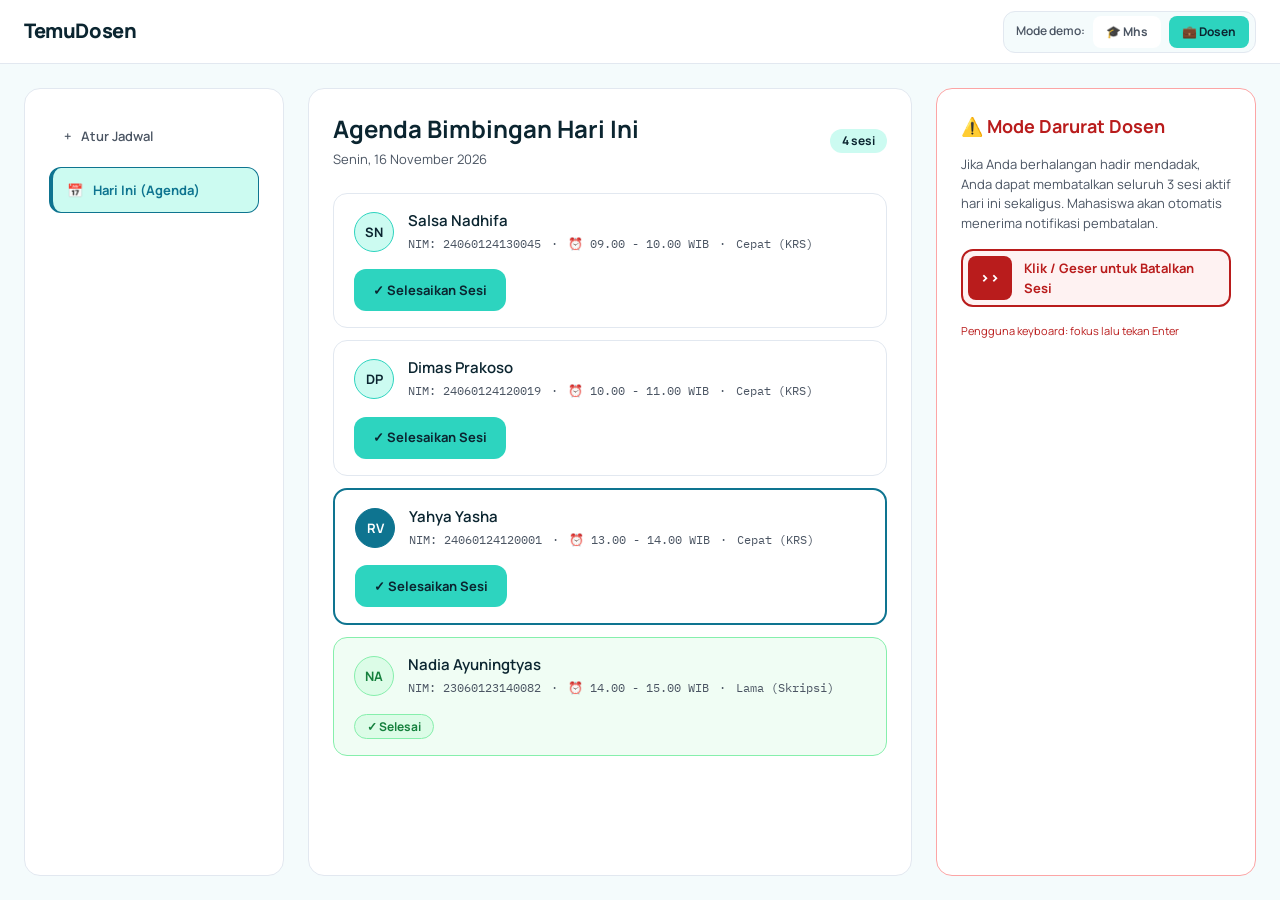
==== agenda.html @ 5d3fb0df "Upload awal front-end TemuDosen" ====
<!DOCTYPE html>
<html lang="id">
<head>
  <meta charset="UTF-8">
  <meta name="viewport" content="width=device-width, initial-scale=1.0">
  <title>TemuDosen — Agenda &amp; Mode Darurat Dosen</title>
  <!-- Google Fonts: Manrope & IBM Plex Mono -->
  <link rel="preconnect" href="https://fonts.googleapis.com">
  <link rel="preconnect" href="https://fonts.gstatic.com" crossorigin>
  <link href="https://fonts.googleapis.com/css2?family=IBM+Plex+Mono:wght@400;500;600;700&family=Manrope:wght@400;500;600;700;800&display=swap" rel="stylesheet">
  <!-- Bootstrap 5 CSS untuk membantu styling tombol dan utilitas -->
  <link href="https://cdn.jsdelivr.net/npm/bootstrap@5.3.3/dist/css/bootstrap.min.css" rel="stylesheet">
  <!-- Stylesheet Utama TemuDosen -->
  <link rel="stylesheet" href="css/style.css">
</head>
<body data-page="agenda">
  <!-- ==================== TOP NAVBAR ==================== -->
  <header class="topbar">
    <div class="topbar-inner">
      <a href="atur-jadwal.html" class="brand">
        <span class="brand-name">TemuDosen</span>
      </a>

      <!-- Pengalih Mode Demo antar Halaman Mahasiswa & Dosen -->
      <div class="mode-switcher" aria-label="Pengalih Mode Demo">
        <span class="mode-switcher-label">Mode demo:</span>
        <a href="index.html" class="btn btn-sm mode-btn">🎓 Mhs</a>
        <a href="atur-jadwal.html" class="btn btn-sm mode-btn is-active" aria-current="page">💼 Dosen</a>
      </div>
    </div>
  </header>

  <!-- ==================== LAYOUT 3 ZONA ==================== -->
  <div class="app-layout">
    <!-- ZONA 1: SIDEBAR KIRI DOSEN -->
    <nav class="sidebar" aria-label="Menu Navigasi Dosen">
      <ul class="nav-menu">
        <li>
          <a href="atur-jadwal.html" class="nav-item">
            <span>+</span>
            <span>Atur Jadwal</span>
          </a>
        </li>
        <li>
          <a href="agenda.html" class="nav-item is-active" aria-current="page">
            <span>📅</span>
            <span>Hari Ini (Agenda)</span>
          </a>
        </li>
      </ul>
    </nav>

    <!-- ZONA 2: KONTEN UTAMA (LAYAR 5 — AGENDA HARI INI) -->
    <main class="main-content">
      <div class="page-header-row">
        <div>
          <h1 class="page-title">Agenda Bimbingan Hari Ini</h1>
          <p class="page-subtitle">Senin, 16 November 2026</p>
        </div>
        <span id="agendaCountBadge" class="badge badge-mint">4 sesi</span>
      </div>

      <!-- Daftar Kartu Antrean Mahasiswa -->
      <section id="agendaList" class="agenda-list" aria-label="Antrean Bimbingan Hari Ini">
        <!-- Mahasiswa 1 -->
        <article class="agenda-card">
          <div class="agenda-student">
            <div class="avatar" aria-hidden="true">SN</div>
            <div>
              <h2 class="card-title">Salsa Nadhifa</h2>
              <div class="agenda-meta mono">
                <span>NIM: 24060124130045</span>
                <span>·</span>
                <span>⏰ 09.00 - 10.00 WIB</span>
                <span>·</span>
                <span>Cepat (KRS)</span>
              </div>
            </div>
          </div>
          <button type="button" class="btn btn-primary">✓ Selesaikan Sesi</button>
        </article>

        <!-- Mahasiswa 2 -->
        <article class="agenda-card">
          <div class="agenda-student">
            <div class="avatar" aria-hidden="true">DP</div>
            <div>
              <h2 class="card-title">Dimas Prakoso</h2>
              <div class="agenda-meta mono">
                <span>NIM: 24060124120019</span>
                <span>·</span>
                <span>⏰ 10.00 - 11.00 WIB</span>
                <span>·</span>
                <span>Cepat (KRS)</span>
              </div>
            </div>
          </div>
          <button type="button" class="btn btn-primary">✓ Selesaikan Sesi</button>
        </article>

        <!-- Mahasiswa 3 (Yahya Yasha — disorot cyan) -->
        <article class="agenda-card is-highlighted">
          <div class="agenda-student">
            <div class="avatar avatar-accent" aria-hidden="true">RV</div>
            <div>
              <h2 class="card-title">Yahya Yasha</h2>
              <div class="agenda-meta mono">
                <span>NIM: 24060124120001</span>
                <span>·</span>
                <span>⏰ 13.00 - 14.00 WIB</span>
                <span>·</span>
                <span>Cepat (KRS)</span>
              </div>
            </div>
          </div>
          <button type="button" class="btn btn-primary">✓ Selesaikan Sesi</button>
        </article>

        <!-- Mahasiswa 4 (Sudah Selesai) -->
        <article class="agenda-card is-done">
          <div class="agenda-student">
            <div class="avatar avatar-success" aria-hidden="true">NA</div>
            <div>
              <h2 class="card-title">Nadia Ayuningtyas</h2>
              <div class="agenda-meta mono">
                <span>NIM: 23060123140082</span>
                <span>·</span>
                <span>⏰ 14.00 - 15.00 WIB</span>
                <span>·</span>
                <span>Lama (Skripsi)</span>
              </div>
            </div>
          </div>
          <span class="badge badge-success">✓ Selesai</span>
        </article>
      </section>
    </main>

    <!-- ZONA 3: PANEL KANAN (ISOLASI MODE DARURAT DOSEN) -->
    <aside class="aside-panel is-emergency-zone" aria-label="Mode Darurat Dosen">
      <h2 class="emergency-heading">⚠️ Mode Darurat Dosen</h2>

      <p id="emergencyDesc" class="emergency-desc">
        Jika Anda berhalangan hadir mendadak, Anda dapat membatalkan seluruh 3 sesi aktif hari ini sekaligus. Mahasiswa akan otomatis menerima notifikasi pembatalan.
      </p>

      <!-- Tombol Pemicu Mode Darurat -->
      <button type="button" id="btnOpenEmergencyModal" class="emergency-trigger">
        <span class="emergency-knob" aria-hidden="true">&gt;&gt;</span>
        <span class="emergency-trigger-text">Klik / Geser untuk Batalkan Sesi</span>
      </button>

      <p class="emergency-hint">Pengguna keyboard: fokus lalu tekan Enter</p>

      <!-- Tombol Pemulihan Demo (tampil otomatis jika semua sesi dibatalkan) -->
      <button type="button" id="btnRestoreDemo" class="btn btn-outline-secondary btn-sm w-100 d-none">
        ↻ Pulihkan Data Demo
      </button>
    </aside>
  </div>

  <!-- ==================== MODAL KONFIRMASI DESTRUKTIF ==================== -->
  <div id="emergencyModal" class="modal-backdrop" role="dialog" aria-modal="true" aria-labelledby="emergencyModalTitle" aria-hidden="true">
    <div class="modal-dialog">
      <div class="modal-header">
        <h2 id="emergencyModalTitle" class="modal-title">⚠️ Batalkan Seluruh Sesi Aktif?</h2>
        <button type="button" id="btnCloseModal" class="modal-close" aria-label="Tutup dialog">✕</button>
      </div>

      <div id="modalConsequence" class="modal-consequence">
        Anda akan membatalkan <strong>3 sesi aktif</strong> hari ini (Senin, 16 November 2026). Seluruh mahasiswa terdampak akan menerima notifikasi pembatalan darurat secara otomatis.
      </div>

      <div class="modal-actions">
        <button type="button" id="btnCancelModal" class="btn btn-outline-secondary">Batal</button>
        <button type="button" id="btnConfirmEmergency" class="btn btn-danger">Ya, Batalkan Semua</button>
      </div>
    </div>
  </div>

  <!-- Toast Umpan Balik Ringan -->
  <div id="toast" class="toast" role="status" aria-live="polite"></div>

  <script src="js/app.js"></script>
</body>
</html>
---- css/style.css ----
/* ==========================================================================
   TemuDosen — Stylesheet Utama (Hi-Fi Prototype)
   Acuan: Laporan Tahap 2 Bab 2 (Design System), Bab 3 (Atomic & FSM), Bab 4 (Hi-Fi)
   ========================================================================== */

/* 1. DESIGN TOKENS (:root) — Proporsi Warna 60-30-10, Spasi 8-Titik, Tipografi */
:root {
  /* 60% Surface & Background */
  --color-bg-canvas: #F4FBFC;
  --color-bg-surface: #FFFFFF;
  --color-surface-subtle: #F8FAFC;
  --color-surface-muted: #F1F5F9;

  /* 30% Structural, Border & Text (Lulus WCAG AAA di atas putih/panel) */
  --color-text-primary: #0B2530;
  --color-text-secondary: #4B5563;
  --color-text-muted: #6B7280;
  --color-border: #E2E8F0;
  --color-border-strong: #CBD5E1;

  /* 10% Primary Accent & Highlight */
  --color-action-primary: #2DD4BF;       /* Teks wajib #0B2530 (CR 8,54:1 AAA) */
  --color-action-primary-hover: #22BFA9;
  --color-accent-selected: #0E7490;      /* Teks wajib #FFFFFF (CR 5,36:1 AA) */
  --color-highlight-mint: #CCFBF1;
  --color-highlight-mint-soft: #E6FBF6;
  --color-highlight-cyan-soft: #E0F2FE;

  /* Warna Semantik Status (Lulus WCAG AA + Wajib Dual-Signifier) */
  --color-status-success: #15803D;
  --color-status-success-bg: #DCFCE7;
  --color-status-success-soft: #F0FDF4;
  --color-status-success-border: #86EFAC;

  --color-status-warning: #B45309;
  --color-status-warning-bg: #FEF3C7;

  --color-status-danger: #B91C1C;
  --color-status-danger-hover: #991B1B;
  --color-status-danger-bg: #FEF2F2;
  --color-status-danger-border: #FCA5A5;

  --color-category-skripsi-bg: #EDE9FE;
  --color-category-skripsi-text: #5B21B6;

  /* Tipografi */
  --font-sans: 'Manrope', -apple-system, BlinkMacSystemFont, sans-serif;
  --font-mono: 'IBM Plex Mono', monospace;

  /* Skala Spasi 8-Titik */
  --space-xs: 4px;
  --space-sm: 8px;
  --space-md: 16px;
  --space-lg: 24px;
  --space-xl: 32px;

  /* Radius & Ukuran Kontrol */
  --radius-sm: 8px;
  --radius-md: 12px;
  --radius-lg: 16px;
  --radius-pill: 999px;
  --control-height: 48px;

  /* Transisi Micro-interaction (Ambang Kognitif <= 100ms & 150-300ms) */
  --transition-fast: 100ms ease;
  --transition-base: 200ms ease;
}

/* 2. RESET & BASE TYPOGRAPHY (Kompatibel dengan Bootstrap 5 CSS) */
*,
*::before,
*::after {
  box-sizing: border-box;
}

h1, h2, h3, h4, h5, h6, p, ul, ol {
  margin: 0;
}

ul, ol {
  padding: 0;
}

body {
  font-family: var(--font-sans);
  font-size: 13px;
  line-height: 1.54;
  color: var(--color-text-primary);
  background-color: var(--color-bg-canvas);
  min-height: 100vh;
  -webkit-font-smoothing: antialiased;
}

a {
  color: inherit;
  text-decoration: none;
}

a:hover {
  color: inherit;
}

button,
input,
select {
  font-family: inherit;
  font-size: inherit;
  color: inherit;
}

.mono {
  font-family: var(--font-mono);
  font-variant-numeric: tabular-nums;
}

/* Hierarki Tipografi Modular (Bab 2.1) */
h1, .page-title {
  font-size: 24px;
  font-weight: 700;
  line-height: 32px;
  color: var(--color-text-primary);
}

h2, .section-title {
  font-size: 18px;
  font-weight: 600;
  line-height: 26px;
  color: var(--color-text-primary);
}

h3, .card-title {
  font-size: 15px;
  font-weight: 600;
  line-height: 22px;
  color: var(--color-text-primary);
}

.page-subtitle {
  font-size: 13px;
  color: var(--color-text-secondary);
  margin-top: var(--space-xs);
}

.caption {
  font-size: 11px;
  line-height: 16px;
  color: var(--color-text-muted);
}

.label-upper {
  display: block;
  font-size: 10px;
  font-weight: 700;
  line-height: 14px;
  letter-spacing: 0.05em;
  text-transform: uppercase;
  color: var(--color-text-muted);
}

/* 3. LAYOUT UTAMA (Top Navbar 64px + Grid 3 Zona Desktop 1440px) */
.topbar {
  position: sticky;
  top: 0;
  z-index: 50;
  height: 64px;
  background-color: var(--color-bg-surface);
  border-bottom: 1px solid var(--color-border);
}

.topbar-inner {
  max-width: 1440px;
  height: 100%;
  margin: 0 auto;
  padding: 0 var(--space-lg);
  display: flex;
  align-items: center;
  justify-content: space-between;
  gap: var(--space-md);
}

.brand {
  display: flex;
  align-items: center;
  gap: 10px;
}

.brand-name {
  font-size: 20px;
  font-weight: 800;
  letter-spacing: -0.02em;
  color: var(--color-text-primary);
}

.brand-badge {
  font-size: 10px;
  font-weight: 700;
  letter-spacing: 0.06em;
  padding: 4px 10px;
  border-radius: var(--radius-pill);
  background-color: var(--color-highlight-cyan-soft);
  color: var(--color-accent-selected);
}

.mode-switcher {
  display: flex;
  align-items: center;
  gap: var(--space-sm);
  background-color: var(--color-bg-canvas);
  border: 1px solid var(--color-border);
  border-radius: var(--radius-md);
  padding: 4px 6px 4px 12px;
}

.mode-switcher-label {
  font-size: 12px;
  font-weight: 600;
  color: var(--color-text-secondary);
}

.mode-btn {
  display: inline-flex;
  align-items: center;
  gap: 6px;
  min-height: 32px;
  padding: 5px 14px;
  border: 1px solid transparent;
  border-radius: var(--radius-sm);
  background-color: var(--color-bg-surface);
  font-size: 12px;
  font-weight: 600;
  color: var(--color-text-secondary);
  cursor: pointer;
  transition: background-color var(--transition-fast), color var(--transition-fast), transform var(--transition-fast);
}

.mode-btn:hover {
  color: var(--color-text-primary);
  background-color: var(--color-surface-subtle);
}

.mode-btn.is-active {
  background-color: var(--color-action-primary);
  color: var(--color-text-primary);
  font-weight: 700;
}

.mode-btn.is-active:hover {
  background-color: var(--color-action-primary-hover);
  color: var(--color-text-primary);
}

/* Grid 3 Zona: Sidebar Kiri (~260px) | Konten Utama (Fluid) | Panel Kanan (~320px) */
.app-layout {
  max-width: 1440px;
  margin: 0 auto;
  padding: var(--space-lg);
  display: grid;
  grid-template-columns: 260px minmax(0, 1fr) 320px;
  gap: var(--space-lg);
  align-items: start;
}

.sidebar,
.main-content,
.aside-panel {
  background-color: var(--color-bg-surface);
  border: 1px solid var(--color-border);
  border-radius: var(--radius-lg);
  padding: var(--space-lg);
}

.sidebar {
  display: flex;
  flex-direction: column;
  gap: var(--space-md);
  min-height: calc(100vh - 112px);
}

.main-content {
  display: flex;
  flex-direction: column;
  gap: var(--space-lg);
  min-height: calc(100vh - 112px);
}

.aside-panel {
  display: flex;
  flex-direction: column;
  gap: var(--space-md);
  min-height: calc(100vh - 112px);
}

/* Sidebar: Kartu Profil, Daftar Menu, & Boks Demo */
.profile-card {
  display: flex;
  align-items: center;
  gap: 12px;
  padding: 12px;
  border: 1px solid var(--color-border);
  border-radius: var(--radius-md);
  background-color: var(--color-bg-surface);
}

.avatar {
  width: 40px;
  height: 40px;
  flex-shrink: 0;
  border-radius: 50%;
  display: flex;
  align-items: center;
  justify-content: center;
  font-weight: 700;
  font-size: 13px;
  background-color: var(--color-highlight-mint);
  color: var(--color-text-primary);
  border: 1.5px solid var(--color-action-primary);
}

.avatar-lg {
  width: 48px;
  height: 48px;
  font-size: 15px;
}

.avatar-accent {
  background-color: var(--color-accent-selected);
  color: #FFFFFF;
  border-color: var(--color-accent-selected);
}

.avatar-success {
  background-color: var(--color-status-success-bg);
  color: var(--color-status-success);
  border-color: var(--color-status-success-border);
}

.profile-name {
  font-size: 14px;
  font-weight: 700;
  line-height: 1.3;
}

.nav-menu {
  display: flex;
  flex-direction: column;
  gap: var(--space-sm);
  list-style: none;
}

.nav-item {
  display: flex;
  align-items: center;
  gap: 10px;
  padding: 12px 14px;
  border-radius: var(--radius-md);
  border: 1.5px solid transparent;
  font-size: 13px;
  font-weight: 600;
  color: var(--color-text-secondary);
  transition: background-color var(--transition-fast), border-color var(--transition-fast), color var(--transition-fast);
}

.nav-item:hover {
  background-color: var(--color-surface-subtle);
  color: var(--color-text-primary);
}

.nav-item.is-active {
  background-color: var(--color-highlight-mint);
  border-color: var(--color-accent-selected);
  border-left-width: 4px;
  color: var(--color-accent-selected);
  font-weight: 700;
}

.demo-callout {
  margin-top: auto;
  padding: 14px;
  border-radius: var(--radius-md);
  background-color: var(--color-highlight-cyan-soft);
  border: 1px solid #BAE6FD;
  font-size: 12px;
}

.demo-callout strong {
  display: block;
  margin-bottom: var(--space-xs);
  color: var(--color-text-primary);
}

.demo-callout p {
  font-size: 11px;
  color: var(--color-text-secondary);
  line-height: 1.45;
}

/* 4. KOMPONEN ATOMIC & MOLECULAR */

/* Tombol Dasar — Override Bootstrap .btn agar sesuai warna Hi-Fi TemuDosen */
.btn {
  display: inline-flex;
  align-items: center;
  justify-content: center;
  gap: var(--space-sm);
  min-height: 42px;
  padding: 0 18px;
  border-radius: var(--radius-md);
  border: 1.5px solid transparent;
  font-size: 13px;
  font-weight: 700;
  cursor: pointer;
  white-space: nowrap;
  text-decoration: none;
  transition: background-color var(--transition-fast), border-color var(--transition-fast), transform var(--transition-fast), box-shadow var(--transition-fast), opacity var(--transition-fast);
}

.btn-sm {
  min-height: 32px;
  padding: 4px 12px;
  font-size: 12px;
  border-radius: var(--radius-sm);
}

.btn-lg {
  min-height: var(--control-height);
  padding: 0 22px;
  font-size: 14px;
  border-radius: var(--radius-md);
}

.btn-block {
  width: 100%;
}

.btn-primary {
  --bs-btn-bg: var(--color-action-primary);
  --bs-btn-border-color: transparent;
  --bs-btn-color: var(--color-text-primary);
  --bs-btn-hover-bg: var(--color-action-primary-hover);
  --bs-btn-hover-border-color: transparent;
  --bs-btn-hover-color: var(--color-text-primary);
  --bs-btn-active-bg: var(--color-action-primary-hover);
  --bs-btn-active-border-color: transparent;
  --bs-btn-active-color: var(--color-text-primary);
  background-color: var(--color-action-primary);
  border-color: transparent;
  color: var(--color-text-primary);
}

.btn-primary:hover:not(:disabled) {
  background-color: var(--color-action-primary-hover);
  border-color: transparent;
  color: var(--color-text-primary);
  box-shadow: 0 4px 12px rgba(45, 212, 191, 0.28);
}

.btn-secondary,
.btn-outline-secondary {
  --bs-btn-bg: var(--color-bg-surface);
  --bs-btn-border-color: var(--color-border-strong);
  --bs-btn-color: var(--color-text-primary);
  --bs-btn-hover-bg: var(--color-surface-subtle);
  --bs-btn-hover-border-color: var(--color-text-secondary);
  --bs-btn-hover-color: var(--color-text-primary);
  --bs-btn-active-bg: var(--color-surface-muted);
  --bs-btn-active-border-color: var(--color-text-secondary);
  --bs-btn-active-color: var(--color-text-primary);
  background-color: var(--color-bg-surface);
  border-color: var(--color-border-strong);
  color: var(--color-text-primary);
}

.btn-secondary:hover:not(:disabled),
.btn-outline-secondary:hover:not(:disabled) {
  background-color: var(--color-surface-subtle);
  border-color: var(--color-text-secondary);
  color: var(--color-text-primary);
}

.btn-danger {
  --bs-btn-bg: var(--color-status-danger);
  --bs-btn-border-color: transparent;
  --bs-btn-color: #FFFFFF;
  --bs-btn-hover-bg: var(--color-status-danger-hover);
  --bs-btn-hover-border-color: transparent;
  --bs-btn-hover-color: #FFFFFF;
  background-color: var(--color-status-danger);
  border-color: transparent;
  color: #FFFFFF;
}

.btn-danger:hover:not(:disabled) {
  background-color: var(--color-status-danger-hover);
  border-color: transparent;
  color: #FFFFFF;
  box-shadow: 0 4px 12px rgba(185, 28, 28, 0.28);
}

.btn-icon-back {
  width: 40px;
  height: 40px;
  min-height: 40px;
  padding: 0;
  flex-shrink: 0;
  display: inline-flex;
  align-items: center;
  justify-content: center;
  border-radius: var(--radius-sm);
  border: 1px solid var(--color-border-strong);
  background-color: var(--color-bg-surface);
  color: var(--color-accent-selected);
  font-size: 16px;
  font-weight: 700;
  cursor: pointer;
  transition: background-color var(--transition-fast), border-color var(--transition-fast);
}

.btn-icon-back:hover {
  background-color: var(--color-highlight-mint-soft);
  border-color: var(--color-accent-selected);
  color: var(--color-accent-selected);
}

/* Badge / Status Pills (Dual-Signifier: Warna + Ikon + Teks) */
.badge {
  display: inline-flex;
  align-items: center;
  gap: 5px;
  padding: 4px 12px;
  border-radius: var(--radius-pill);
  font-size: 12px;
  font-weight: 700;
  line-height: 1.3;
  white-space: nowrap;
}

.badge-info {
  background-color: var(--color-highlight-cyan-soft);
  color: var(--color-accent-selected);
}

.badge-success {
  background-color: var(--color-status-success-bg);
  color: var(--color-status-success);
  border: 1px solid var(--color-status-success-border);
}

.badge-selected {
  background-color: var(--color-accent-selected);
  color: #FFFFFF;
}

.badge-muted {
  background-color: var(--color-border);
  color: var(--color-text-secondary);
}

.badge-danger {
  background-color: var(--color-status-danger-bg);
  color: var(--color-status-danger);
  border: 1px solid var(--color-status-danger-border);
}

.badge-mint {
  background-color: var(--color-highlight-mint);
  color: var(--color-text-primary);
}

.badge-skripsi {
  background-color: var(--color-category-skripsi-bg);
  color: var(--color-category-skripsi-text);
}

/* Segmented Control 2-Opsi (Hukum Hick: Opsi <= 5) */
.segmented-control {
  display: grid;
  grid-template-columns: 1fr 1fr;
  gap: 6px;
  padding: 5px;
  border-radius: var(--radius-md);
  background-color: var(--color-highlight-cyan-soft);
}

.segmented-btn {
  min-height: 40px;
  border: none;
  border-radius: var(--radius-sm);
  background: transparent;
  font-size: 13px;
  font-weight: 600;
  color: var(--color-text-secondary);
  cursor: pointer;
  transition: background-color var(--transition-fast), color var(--transition-fast);
}

.segmented-btn:hover:not(.is-active) {
  color: var(--color-text-primary);
}

.segmented-btn.is-active {
  background-color: var(--color-action-primary);
  color: var(--color-text-primary);
  font-weight: 700;
  box-shadow: 0 2px 6px rgba(11, 37, 48, 0.08);
}

/* 5. 6 STATUS INTERAKSI FSM (Default, Hover, Focus, Active, Disabled, Loading) */
button:focus-visible,
a:focus-visible,
input:focus-visible,
[tabindex]:focus-visible {
  outline: 2px solid var(--color-accent-selected);
  outline-offset: 2px;
}

.btn:active:not(:disabled),
.day-chip:active:not(:disabled),
.slot-card:active:not(:disabled),
.stepper-btn:active:not(:disabled) {
  transform: scale(0.98);
}

button:disabled,
.is-disabled {
  opacity: 0.48;
  cursor: not-allowed !important;
  pointer-events: none;
}

.btn.is-loading {
  opacity: 0.85;
  cursor: wait;
  pointer-events: none;
}

.btn.is-loading::before {
  content: "";
  width: 14px;
  height: 14px;
  border: 2px solid currentColor;
  border-right-color: transparent;
  border-radius: 50%;
  animation: spin 600ms linear infinite;
}

@keyframes spin {
  to { transform: rotate(360deg); }
}

/* 6. STYLING KHUSUS PER LAYAR */

/* Header Konten dengan Tombol Kembali (Layar 2 & 3) */
.page-header-row {
  display: flex;
  align-items: center;
  justify-content: space-between;
  gap: var(--space-md);
}

.page-header-left {
  display: flex;
  align-items: center;
  gap: 14px;
}

/* --- LAYAR 1: DASBOR UTAMA MAHASISWA --- */
.hero-box {
  background-color: var(--color-highlight-mint);
  border: 1px solid #99F6E4;
  border-radius: var(--radius-lg);
  padding: var(--space-lg);
  display: flex;
  flex-direction: column;
  gap: var(--space-md);
}

.hero-top {
  display: flex;
  align-items: center;
  justify-content: space-between;
  gap: var(--space-md);
  flex-wrap: wrap;
}

.hero-ticket-card {
  background-color: var(--color-bg-surface);
  border-radius: 14px;
  padding: 20px;
  border: 1px solid rgba(14, 116, 144, 0.14);
  display: flex;
  flex-direction: column;
  gap: 14px;
}

.ticket-card-top {
  display: flex;
  align-items: center;
  justify-content: space-between;
  gap: var(--space-sm);
  flex-wrap: wrap;
}

.badge-group {
  display: flex;
  align-items: center;
  gap: var(--space-sm);
  flex-wrap: wrap;
}

.ticket-code-inline {
  font-size: 13px;
  font-weight: 700;
  color: var(--color-accent-selected);
}

.ticket-card-bottom {
  display: flex;
  align-items: center;
  justify-content: space-between;
  gap: var(--space-md);
  flex-wrap: wrap;
  padding-top: var(--space-xs);
}

.ticket-datetime {
  display: flex;
  align-items: center;
  gap: 12px;
  font-size: 13px;
  font-weight: 600;
  color: var(--color-text-primary);
  flex-wrap: wrap;
}

.empty-ticket-box {
  background-color: var(--color-bg-surface);
  border: 1.5px dashed var(--color-border-strong);
  border-radius: 14px;
  padding: 20px;
  text-align: center;
  color: var(--color-text-secondary);
}

.dpa-card {
  display: flex;
  align-items: center;
  gap: var(--space-md);
  padding: 18px 20px;
  border: 1px solid var(--color-border);
  border-radius: var(--radius-md);
  background-color: var(--color-bg-surface);
}

.dpa-card .label-upper {
  color: var(--color-accent-selected);
  margin-bottom: 2px;
}

/* Panel Kanan: Daftar Notifikasi & Petunjuk */
.notif-list,
.guide-list,
.scheduled-list {
  display: flex;
  flex-direction: column;
  gap: 12px;
}

.notif-card,
.guide-card {
  background-color: var(--color-surface-subtle);
  border: 1px solid var(--color-border);
  border-radius: var(--radius-md);
  padding: 14px;
  display: flex;
  flex-direction: column;
  gap: 6px;
}

.notif-card.is-emergency {
  background-color: var(--color-status-danger-bg);
  border-color: var(--color-status-danger-border);
}

.notif-card.is-emergency .notif-title {
  color: var(--color-status-danger);
}

.notif-title {
  font-size: 13px;
  font-weight: 700;
  color: var(--color-text-primary);
}

.notif-body {
  font-size: 12px;
  color: var(--color-text-secondary);
  line-height: 1.45;
}

/* --- LAYAR 2: EKSPLORASI JADWAL --- */
.day-selector-wrap {
  border: 1px solid var(--color-border);
  border-radius: var(--radius-md);
  padding: 10px;
  display: grid;
  grid-template-columns: repeat(7, minmax(0, 1fr));
  gap: var(--space-sm);
  overflow-x: auto;
}

.day-chip {
  min-height: 60px;
  padding: 10px 8px;
  border-radius: 10px;
  border: 1.5px solid transparent;
  background-color: var(--color-surface-subtle);
  font-size: 12px;
  font-weight: 600;
  color: var(--color-text-primary);
  cursor: pointer;
  display: flex;
  flex-direction: column;
  align-items: center;
  justify-content: center;
  gap: 2px;
  transition: background-color var(--transition-fast), border-color var(--transition-fast), transform var(--transition-fast);
}

.day-chip:hover:not(:disabled):not(.is-active) {
  border-color: var(--color-border-strong);
  background-color: var(--color-highlight-mint-soft);
}

.day-chip.is-active {
  background-color: var(--color-action-primary);
  color: var(--color-text-primary);
  font-weight: 700;
}

.slot-list {
  display: flex;
  flex-direction: column;
  gap: 12px;
}

.slot-card {
  width: 100%;
  text-align: left;
  padding: 16px 20px;
  border-radius: 14px;
  border: 1.5px solid var(--color-border);
  background-color: var(--color-bg-surface);
  display: flex;
  align-items: center;
  justify-content: space-between;
  gap: var(--space-md);
  cursor: pointer;
  transition: background-color var(--transition-base), border-color var(--transition-base), transform var(--transition-fast);
}

.slot-card:hover:not(:disabled):not(.is-selected) {
  background-color: var(--color-surface-subtle);
  border-color: var(--color-text-secondary);
}

.slot-card.is-selected {
  background-color: var(--color-highlight-mint);
  border: 2px solid var(--color-accent-selected);
}

.slot-card.is-full {
  background-color: var(--color-surface-muted);
  border-color: var(--color-border);
  color: var(--color-text-muted);
}

.slot-time {
  font-size: 16px;
  font-weight: 700;
  margin-bottom: 6px;
}

/* Progress Dots Indikator Kapasitas (Hukum Closure & Dual-Signifier) */
.quota-dots {
  display: flex;
  align-items: center;
  gap: 5px;
}

.quota-dot {
  width: 10px;
  height: 10px;
  border-radius: 50%;
  border: 1.5px solid var(--color-text-secondary);
  background-color: transparent;
}

.quota-dot.is-filled {
  background-color: var(--color-text-primary);
  border-color: var(--color-text-primary);
}

.slot-card.is-full .quota-dot.is-filled {
  background-color: #94A3B8;
  border-color: #94A3B8;
}

/* Panel Kanan Ringkasan Pilihan */
.summary-list {
  display: flex;
  flex-direction: column;
  gap: 14px;
  padding: var(--space-sm) 0;
}

.summary-item-label {
  font-size: 12px;
  color: var(--color-text-muted);
  margin-bottom: 2px;
}

.summary-item-value {
  font-size: 14px;
  font-weight: 700;
  color: var(--color-text-primary);
}

.summary-item-value.is-accent {
  color: var(--color-accent-selected);
}

.constraint-alert {
  padding: 12px 14px;
  border-radius: var(--radius-sm);
  background-color: var(--color-status-warning-bg);
  border: 1px solid #FCD34D;
  color: var(--color-status-warning);
  font-size: 12px;
  font-weight: 600;
  line-height: 1.45;
}

/* --- LAYAR 3: RESI & STATUS AKSES (TICKET NOTCH & 3-STEP STEPPER) --- */
.receipt-card {
  border: 2px solid var(--color-action-primary);
  border-radius: var(--radius-lg);
  background-color: var(--color-bg-surface);
  overflow: hidden;
}

.receipt-header {
  position: relative;
  background-color: var(--color-highlight-mint);
  padding: 22px 24px;
  display: flex;
  align-items: center;
  justify-content: space-between;
  gap: var(--space-md);
  flex-wrap: wrap;
}

/* Efek Ticket Notch (Lekukan setengah lingkaran kiri & kanan — Hukum Closure) */
.receipt-header::before,
.receipt-header::after {
  content: "";
  position: absolute;
  bottom: -12px;
  width: 24px;
  height: 24px;
  border-radius: 50%;
  background-color: var(--color-bg-surface);
  border: 2px solid var(--color-action-primary);
}

.receipt-header::before {
  left: -14px;
}

.receipt-header::after {
  right: -14px;
}

.receipt-code {
  font-size: 28px;
  font-weight: 800;
  letter-spacing: 0.02em;
  color: var(--color-text-primary);
  margin-top: 2px;
}

.receipt-body {
  padding: 24px;
  display: flex;
  flex-direction: column;
  gap: 22px;
}

.receipt-dpa-box {
  border: 1px solid var(--color-border);
  border-radius: var(--radius-md);
  padding: 16px 18px;
  display: flex;
  align-items: center;
  justify-content: space-between;
  gap: var(--space-md);
  flex-wrap: wrap;
}

.receipt-dpa-info {
  display: flex;
  align-items: center;
  gap: 14px;
}

.receipt-datetime {
  display: flex;
  align-items: center;
  gap: 14px;
  font-size: 13px;
  font-weight: 700;
  color: var(--color-accent-selected);
  flex-wrap: wrap;
}

/* Horizontal 3-Step Stepper (Hukum Continuity) */
.stepper-section {
  display: flex;
  flex-direction: column;
  gap: var(--space-md);
}

.stepper {
  display: grid;
  grid-template-columns: repeat(3, 1fr);
  position: relative;
}

.step-item {
  position: relative;
  display: flex;
  flex-direction: column;
  align-items: center;
  text-align: center;
  gap: var(--space-sm);
  z-index: 1;
}

.step-item:not(:last-child)::after {
  content: "";
  position: absolute;
  top: 19px;
  left: 50%;
  width: 100%;
  height: 4px;
  background-color: var(--color-border);
  z-index: -1;
}

.step-item.is-done:not(:last-child)::after {
  background-color: var(--color-action-primary);
}

.step-circle {
  width: 40px;
  height: 40px;
  border-radius: 50%;
  background-color: var(--color-bg-surface);
  border: 2px solid var(--color-border-strong);
  display: flex;
  align-items: center;
  justify-content: center;
  font-size: 14px;
  font-weight: 700;
  color: var(--color-text-muted);
}

.step-label {
  font-size: 12px;
  font-weight: 600;
  color: var(--color-text-muted);
}

.step-item.is-done .step-circle {
  background-color: var(--color-action-primary);
  border-color: var(--color-action-primary);
  color: var(--color-text-primary);
}

.step-item.is-done .step-label {
  color: var(--color-text-primary);
  font-weight: 700;
}

.step-item.is-current .step-circle {
  border-color: var(--color-accent-selected);
  color: var(--color-accent-selected);
}

.step-item.is-current .step-label {
  color: var(--color-accent-selected);
  font-weight: 700;
}

.receipt-note {
  background-color: var(--color-highlight-cyan-soft);
  border: 1px solid #BAE6FD;
  border-radius: 10px;
  padding: 12px 16px;
  font-size: 13px;
  font-weight: 600;
  color: var(--color-text-primary);
}

.action-row {
  display: flex;
  align-items: center;
  gap: 12px;
  flex-wrap: wrap;
}

/* --- LAYAR 4: MANAJEMEN JADWAL DOSEN --- */
.form-card {
  border: 1.5px solid #99F6E4;
  border-radius: var(--radius-lg);
  padding: var(--space-lg);
  background-color: var(--color-bg-surface);
  display: flex;
  flex-direction: column;
  gap: 18px;
}

.form-group {
  display: flex;
  flex-direction: column;
  gap: 6px;
}

/* Persistent Top-Aligned Label (Bab 3.2) */
.form-label {
  font-size: 13px;
  font-weight: 700;
  color: var(--color-text-primary);
}

.form-label .required {
  color: var(--color-status-danger);
}

.form-row-2col {
  display: grid;
  grid-template-columns: 1fr 1fr;
  gap: var(--space-md);
}

.form-input {
  width: 100%;
  height: 46px;
  padding: 0 14px;
  border-radius: 10px;
  border: 1.5px solid var(--color-text-secondary);
  background-color: var(--color-bg-surface);
  font-size: 14px;
  font-weight: 600;
  color: var(--color-text-primary);
  transition: border-color var(--transition-fast), box-shadow var(--transition-fast);
}

.form-input:focus {
  outline: none;
  border-color: var(--color-accent-selected);
  box-shadow: 0 0 0 3px rgba(14, 116, 144, 0.16);
}

.form-input.is-invalid {
  border-color: var(--color-status-danger);
  background-color: var(--color-status-danger-bg);
}

.form-helper {
  font-size: 11px;
  color: var(--color-text-muted);
}

.form-error {
  font-size: 12px;
  font-weight: 700;
  color: var(--color-status-danger);
  display: none;
}

.form-error.is-visible {
  display: block;
}

.form-footer-row {
  display: flex;
  align-items: flex-end;
  justify-content: space-between;
  gap: var(--space-md);
  flex-wrap: wrap;
}

/* Stepper Counter Kuota (1-10) */
.stepper-counter {
  display: inline-flex;
  align-items: center;
  gap: 16px;
  padding: 5px;
  border: 1.5px solid var(--color-text-secondary);
  border-radius: 10px;
  background-color: var(--color-bg-surface);
}

.stepper-btn {
  width: 36px;
  height: 36px;
  border: none;
  border-radius: var(--radius-sm);
  background-color: transparent;
  font-size: 18px;
  font-weight: 700;
  cursor: pointer;
  display: inline-flex;
  align-items: center;
  justify-content: center;
  transition: background-color var(--transition-fast), transform var(--transition-fast);
}

.stepper-btn:hover:not(:disabled) {
  background-color: var(--color-surface-muted);
}

.stepper-btn.is-plus {
  background-color: var(--color-action-primary);
  color: var(--color-text-primary);
}

.stepper-btn.is-plus:hover:not(:disabled) {
  background-color: var(--color-action-primary-hover);
}

.stepper-value {
  min-width: 28px;
  text-align: center;
  font-size: 16px;
  font-weight: 700;
}

/* Panel Kanan Layar 4: Slot Terjadwal Hari Ini */
.scheduled-card {
  background-color: var(--color-surface-subtle);
  border: 1px solid var(--color-border);
  border-radius: var(--radius-md);
  padding: 14px;
  display: flex;
  align-items: center;
  justify-content: space-between;
  gap: var(--space-sm);
  animation: fadeSlideIn 250ms ease;
}

@keyframes fadeSlideIn {
  from { opacity: 0; transform: translateY(-6px); }
  to { opacity: 1; transform: translateY(0); }
}

.scheduled-time {
  font-size: 13px;
  font-weight: 700;
  margin-bottom: 6px;
}

.scheduled-quota {
  font-size: 12px;
  font-weight: 700;
  color: var(--color-accent-selected);
}

/* --- LAYAR 5: AGENDA & MODE DARURAT DOSEN --- */
.agenda-list {
  display: flex;
  flex-direction: column;
  gap: 12px;
}

.agenda-card {
  padding: 16px 20px;
  border-radius: 14px;
  border: 1.5px solid var(--color-border);
  background-color: var(--color-bg-surface);
  display: flex;
  align-items: center;
  justify-content: space-between;
  gap: var(--space-md);
  flex-wrap: wrap;
  transition: background-color var(--transition-base), border-color var(--transition-base);
}

.agenda-card.is-highlighted {
  border: 2px solid var(--color-accent-selected);
}

.agenda-card.is-done {
  background-color: var(--color-status-success-soft);
  border-color: var(--color-status-success-border);
}

.agenda-card.is-cancelled {
  background-color: var(--color-status-danger-bg);
  border-color: var(--color-status-danger-border);
  opacity: 0.78;
}

.agenda-student {
  display: flex;
  align-items: center;
  gap: 14px;
}

.agenda-meta {
  display: flex;
  align-items: center;
  gap: 10px;
  flex-wrap: wrap;
  font-size: 12px;
  color: var(--color-text-secondary);
  margin-top: 3px;
}

/* Panel Kanan Layar 5: Isolasi Mode Darurat Dosen */
.aside-panel.is-emergency-zone {
  border: 1.5px solid var(--color-status-danger-border);
}

.emergency-heading {
  font-size: 18px;
  font-weight: 700;
  color: var(--color-status-danger);
  display: flex;
  align-items: center;
  gap: var(--space-sm);
}

.emergency-desc {
  font-size: 13px;
  color: var(--color-text-secondary);
  line-height: 1.5;
}

.emergency-trigger {
  width: 100%;
  padding: 5px;
  border-radius: var(--radius-md);
  border: 2px solid var(--color-status-danger);
  background-color: var(--color-status-danger-bg);
  display: flex;
  align-items: center;
  gap: 12px;
  cursor: pointer;
  text-align: left;
  transition: background-color var(--transition-fast), transform var(--transition-fast), box-shadow var(--transition-fast);
}

.emergency-trigger:hover:not(:disabled) {
  background-color: #FEE2E2;
  box-shadow: 0 4px 12px rgba(185, 28, 28, 0.16);
}

.emergency-knob {
  width: 44px;
  height: 44px;
  flex-shrink: 0;
  border-radius: var(--radius-sm);
  background-color: var(--color-status-danger);
  color: #FFFFFF;
  font-weight: 800;
  font-size: 15px;
  display: flex;
  align-items: center;
  justify-content: center;
}

.emergency-trigger-text {
  font-size: 13px;
  font-weight: 700;
  color: var(--color-status-danger);
}

.emergency-hint {
  font-size: 11px;
  color: var(--color-status-danger);
}

/* 7. MODAL DIALOG KONFIRMASI DESTRUKTIF (Figure-Ground & 4 Elemen Wajib) */
.modal-backdrop {
  position: fixed;
  inset: 0;
  width: 100%;
  height: 100%;
  z-index: 1050;
  background-color: rgba(11, 37, 48, 0.6);
  display: flex;
  align-items: center;
  justify-content: center;
  padding: var(--space-md);
  opacity: 0;
  visibility: hidden;
  pointer-events: none;
  transition: opacity var(--transition-base), visibility var(--transition-base);
}

.modal-backdrop.is-open {
  opacity: 1;
  visibility: visible;
  pointer-events: auto;
}

.modal-dialog {
  width: 100%;
  max-width: 480px;
  margin: 0;
  pointer-events: auto;
  background-color: var(--color-bg-surface);
  border-radius: var(--radius-lg);
  border: 1.5px solid var(--color-status-danger-border);
  box-shadow: 0 20px 48px rgba(11, 37, 48, 0.25);
  padding: var(--space-lg);
  display: flex;
  flex-direction: column;
  gap: var(--space-md);
  transform: translateY(8px);
  transition: transform var(--transition-base);
}

.modal-backdrop.is-open .modal-dialog {
  transform: translateY(0);
}

.modal-header {
  display: flex;
  align-items: flex-start;
  justify-content: space-between;
  gap: 12px;
  padding: 0;
  border-bottom: none;
}

.modal-title {
  font-size: 18px;
  font-weight: 700;
  color: var(--color-status-danger);
  line-height: 1.35;
}

.modal-close {
  width: 34px;
  height: 34px;
  flex-shrink: 0;
  border-radius: var(--radius-sm);
  border: 1px solid var(--color-border-strong);
  background-color: var(--color-bg-surface);
  color: var(--color-text-secondary);
  font-size: 16px;
  font-weight: 700;
  cursor: pointer;
}

.modal-close:hover {
  background-color: var(--color-surface-muted);
  color: var(--color-text-primary);
}

.modal-consequence {
  padding: 14px;
  border-radius: var(--radius-sm);
  background-color: var(--color-status-danger-bg);
  border: 1px solid var(--color-status-danger-border);
  font-size: 13px;
  color: var(--color-text-primary);
  line-height: 1.55;
}

.modal-actions {
  display: flex;
  align-items: center;
  justify-content: flex-end;
  gap: 10px;
  flex-wrap: wrap;
  padding-top: var(--space-xs);
}

/* Toast Umpan Balik Ringan (Visibility of System Status) */
.toast,
.toast:not(.show) {
  display: block;
  position: fixed;
  bottom: 24px;
  right: 24px;
  z-index: 1080;
  width: auto;
  max-width: 360px;
  padding: 12px 16px;
  border: none;
  border-radius: var(--radius-md);
  background-color: var(--color-text-primary);
  color: #FFFFFF;
  font-size: 13px;
  font-weight: 600;
  box-shadow: 0 12px 30px rgba(11, 37, 48, 0.25);
  opacity: 0;
  transform: translateY(12px);
  pointer-events: none;
  transition: opacity var(--transition-base), transform var(--transition-base);
}

.toast.is-visible {
  opacity: 1;
  transform: translateY(0);
}

.btn-reset-demo {
  margin-top: 8px;
  min-height: 30px;
  padding: 4px 10px;
  font-size: 11px;
}

/* 8. RESPONSIVE TABLET & MOBILE (< 576px: 4-Column Stack & Bottom Navigation) */
@media (max-width: 1080px) {
  .app-layout {
    grid-template-columns: 220px minmax(0, 1fr);
  }
  .aside-panel {
    grid-column: 1 / -1;
    min-height: auto;
  }
}

@media (max-width: 576px) {
  body {
    padding-bottom: 72px;
  }

  .topbar-inner {
    padding: 0 var(--space-md);
  }

  .brand-badge,
  .mode-switcher-label {
    display: none;
  }

  .app-layout {
    grid-template-columns: 1fr;
    padding: var(--space-md);
    gap: var(--space-md);
  }

  .main-content,
  .aside-panel {
    min-height: auto;
    padding: var(--space-md);
  }

  /* Sidebar bertransformasi menjadi Bottom Navigation Bar 64px (Bab 2.1) */
  .sidebar {
    position: fixed;
    left: 0;
    right: 0;
    bottom: 0;
    z-index: 60;
    min-height: 64px;
    height: 64px;
    padding: 8px 12px;
    border-radius: 0;
    border-left: none;
    border-right: none;
    border-bottom: none;
    flex-direction: row;
    align-items: center;
  }

  .sidebar .profile-card,
  .sidebar .demo-callout {
    display: none;
  }

  .nav-menu {
    width: 100%;
    flex-direction: row;
    justify-content: space-around;
  }

  .nav-item {
    flex: 1;
    justify-content: center;
    padding: 8px 6px;
    font-size: 11px;
    border-left-width: 1.5px;
  }

  .day-selector-wrap {
    grid-template-columns: repeat(7, 84px);
  }

  .form-row-2col {
    grid-template-columns: 1fr;
  }
}
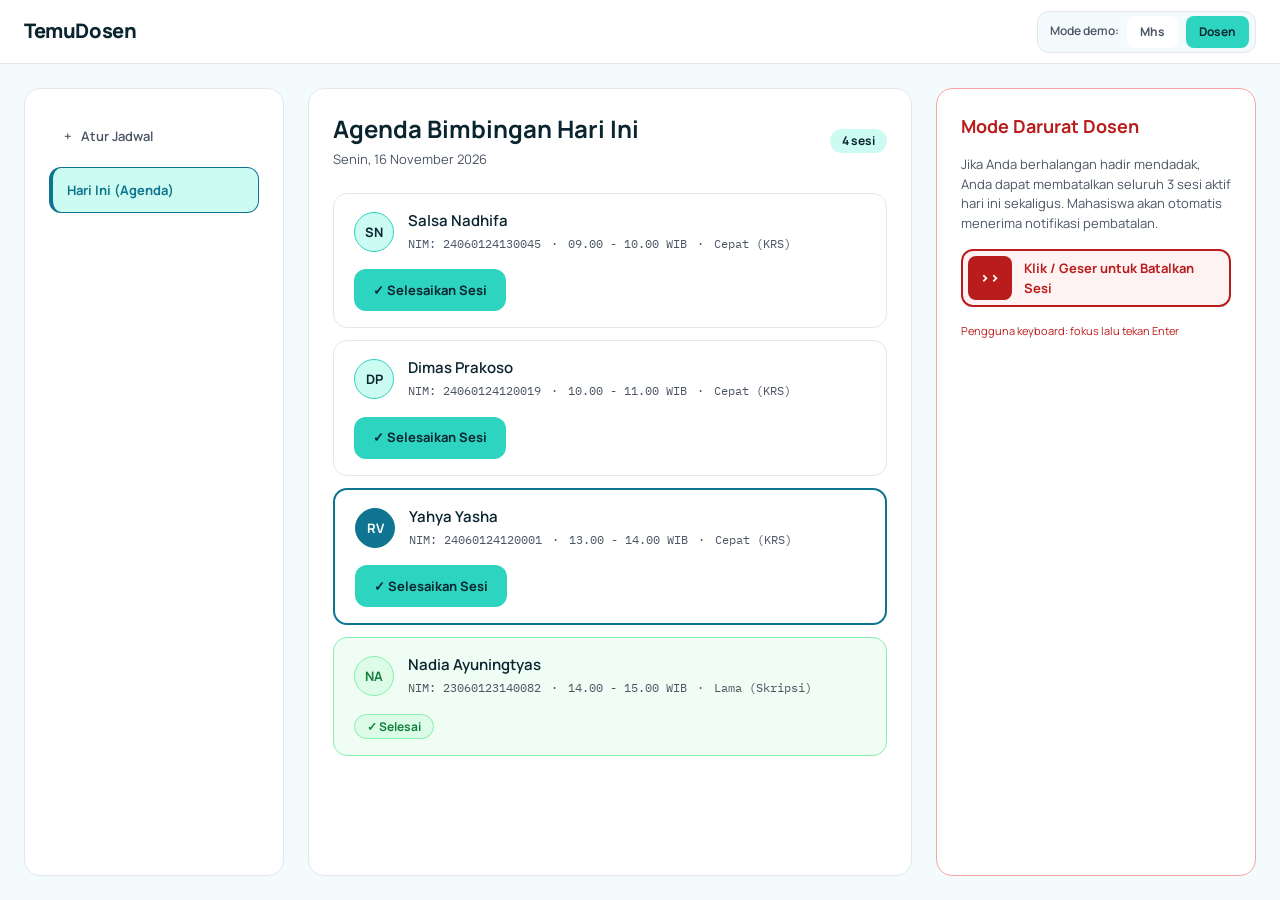
==== commit 95eca0c2: "update kode lebih rapi" ====
--- a/agenda.html
+++ b/agenda.html
@@ -24,8 +24,8 @@
       <!-- Pengalih Mode Demo antar Halaman Mahasiswa & Dosen -->
       <div class="mode-switcher" aria-label="Pengalih Mode Demo">
         <span class="mode-switcher-label">Mode demo:</span>
-        <a href="index.html" class="btn btn-sm mode-btn">🎓 Mhs</a>
-        <a href="atur-jadwal.html" class="btn btn-sm mode-btn is-active" aria-current="page">💼 Dosen</a>
+        <a href="index.html" class="btn btn-sm mode-btn">Mhs</a>
+        <a href="atur-jadwal.html" class="btn btn-sm mode-btn is-active" aria-current="page">Dosen</a>
       </div>
     </div>
   </header>
@@ -43,7 +43,6 @@
         </li>
         <li>
           <a href="agenda.html" class="nav-item is-active" aria-current="page">
-            <span>📅</span>
             <span>Hari Ini (Agenda)</span>
           </a>
         </li>
@@ -71,7 +70,7 @@
               <div class="agenda-meta mono">
                 <span>NIM: 24060124130045</span>
                 <span>·</span>
-                <span>⏰ 09.00 - 10.00 WIB</span>
+                <span>09.00 - 10.00 WIB</span>
                 <span>·</span>
                 <span>Cepat (KRS)</span>
               </div>
@@ -89,7 +88,7 @@
               <div class="agenda-meta mono">
                 <span>NIM: 24060124120019</span>
                 <span>·</span>
-                <span>⏰ 10.00 - 11.00 WIB</span>
+                <span>10.00 - 11.00 WIB</span>
                 <span>·</span>
                 <span>Cepat (KRS)</span>
               </div>
@@ -107,7 +106,7 @@
               <div class="agenda-meta mono">
                 <span>NIM: 24060124120001</span>
                 <span>·</span>
-                <span>⏰ 13.00 - 14.00 WIB</span>
+                <span>13.00 - 14.00 WIB</span>
                 <span>·</span>
                 <span>Cepat (KRS)</span>
               </div>
@@ -125,7 +124,7 @@
               <div class="agenda-meta mono">
                 <span>NIM: 23060123140082</span>
                 <span>·</span>
-                <span>⏰ 14.00 - 15.00 WIB</span>
+                <span>14.00 - 15.00 WIB</span>
                 <span>·</span>
                 <span>Lama (Skripsi)</span>
               </div>
@@ -138,7 +137,7 @@
 
     <!-- ZONA 3: PANEL KANAN (ISOLASI MODE DARURAT DOSEN) -->
     <aside class="aside-panel is-emergency-zone" aria-label="Mode Darurat Dosen">
-      <h2 class="emergency-heading">⚠️ Mode Darurat Dosen</h2>
+      <h2 class="emergency-heading">Mode Darurat Dosen</h2>
 
       <p id="emergencyDesc" class="emergency-desc">
         Jika Anda berhalangan hadir mendadak, Anda dapat membatalkan seluruh 3 sesi aktif hari ini sekaligus. Mahasiswa akan otomatis menerima notifikasi pembatalan.
@@ -154,7 +153,7 @@
 
       <!-- Tombol Pemulihan Demo (tampil otomatis jika semua sesi dibatalkan) -->
       <button type="button" id="btnRestoreDemo" class="btn btn-outline-secondary btn-sm w-100 d-none">
-        ↻ Pulihkan Data Demo
+        Pulihkan Data Demo
       </button>
     </aside>
   </div>
@@ -163,7 +162,7 @@
   <div id="emergencyModal" class="modal-backdrop" role="dialog" aria-modal="true" aria-labelledby="emergencyModalTitle" aria-hidden="true">
     <div class="modal-dialog">
       <div class="modal-header">
-        <h2 id="emergencyModalTitle" class="modal-title">⚠️ Batalkan Seluruh Sesi Aktif?</h2>
+        <h2 id="emergencyModalTitle" class="modal-title">Batalkan Seluruh Sesi Aktif?</h2>
         <button type="button" id="btnCloseModal" class="modal-close" aria-label="Tutup dialog">✕</button>
       </div>
 
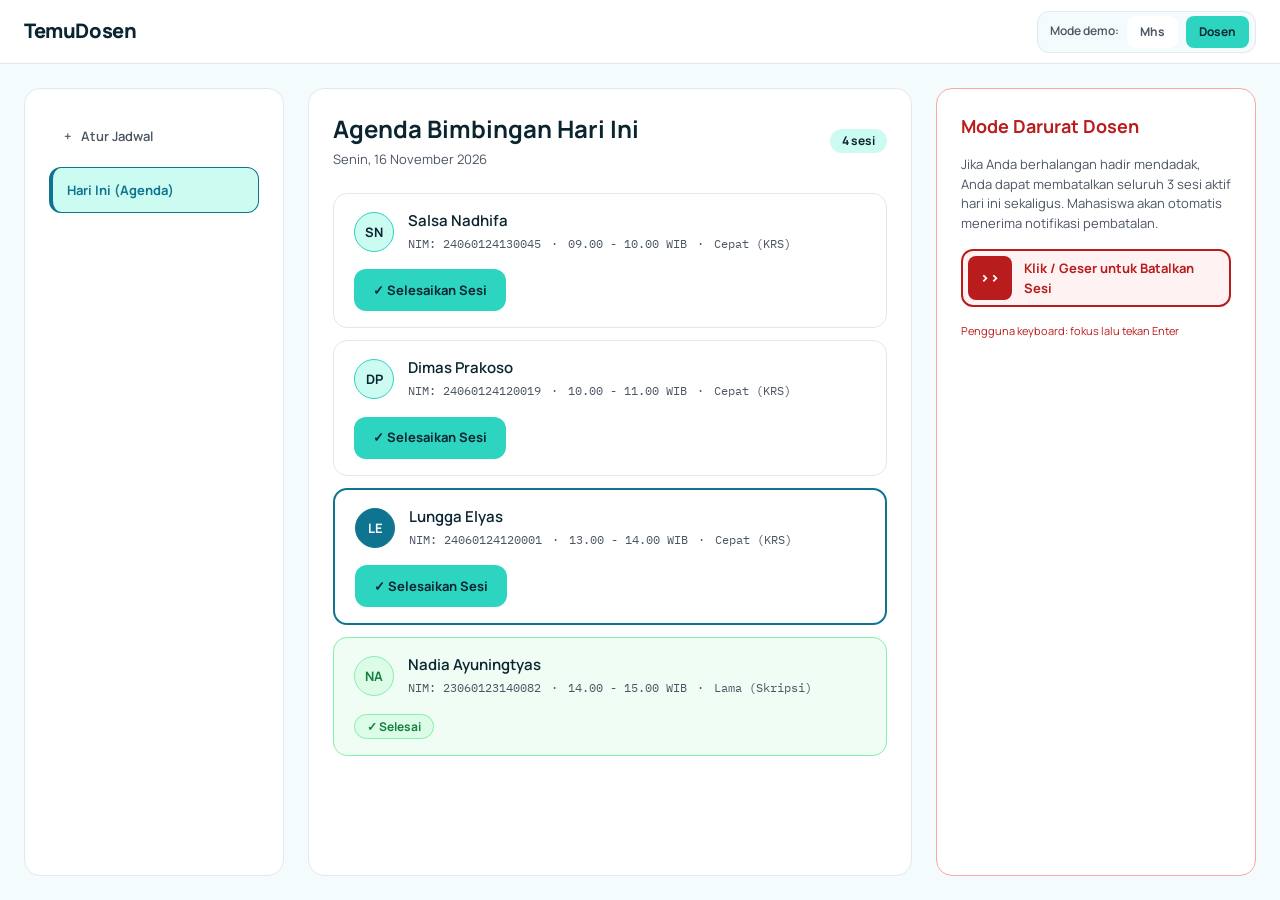
==== commit 306c3d62: "Sesuaikan nama mahasiswa menjadi Lungga Elyas" ====
--- a/agenda.html
+++ b/agenda.html
@@ -1,5 +1,6 @@
 <!DOCTYPE html>
 <html lang="id">
+
 <head>
   <meta charset="UTF-8">
   <meta name="viewport" content="width=device-width, initial-scale=1.0">
@@ -7,12 +8,15 @@
   <!-- Google Fonts: Manrope & IBM Plex Mono -->
   <link rel="preconnect" href="https://fonts.googleapis.com">
   <link rel="preconnect" href="https://fonts.gstatic.com" crossorigin>
-  <link href="https://fonts.googleapis.com/css2?family=IBM+Plex+Mono:wght@400;500;600;700&family=Manrope:wght@400;500;600;700;800&display=swap" rel="stylesheet">
+  <link
+    href="https://fonts.googleapis.com/css2?family=IBM+Plex+Mono:wght@400;500;600;700&family=Manrope:wght@400;500;600;700;800&display=swap"
+    rel="stylesheet">
   <!-- Bootstrap 5 CSS untuk membantu styling tombol dan utilitas -->
   <link href="https://cdn.jsdelivr.net/npm/bootstrap@5.3.3/dist/css/bootstrap.min.css" rel="stylesheet">
   <!-- Stylesheet Utama TemuDosen -->
   <link rel="stylesheet" href="css/style.css">
 </head>
+
 <body data-page="agenda">
   <!-- ==================== TOP NAVBAR ==================== -->
   <header class="topbar">
@@ -100,9 +104,9 @@
         <!-- Mahasiswa 3 (Yahya Yasha — disorot cyan) -->
         <article class="agenda-card is-highlighted">
           <div class="agenda-student">
-            <div class="avatar avatar-accent" aria-hidden="true">RV</div>
+            <div class="avatar avatar-accent" aria-hidden="true">LE</div>
             <div>
-              <h2 class="card-title">Yahya Yasha</h2>
+              <h2 class="card-title">Lungga Elyas</h2>
               <div class="agenda-meta mono">
                 <span>NIM: 24060124120001</span>
                 <span>·</span>
@@ -140,7 +144,8 @@
       <h2 class="emergency-heading">Mode Darurat Dosen</h2>
 
       <p id="emergencyDesc" class="emergency-desc">
-        Jika Anda berhalangan hadir mendadak, Anda dapat membatalkan seluruh 3 sesi aktif hari ini sekaligus. Mahasiswa akan otomatis menerima notifikasi pembatalan.
+        Jika Anda berhalangan hadir mendadak, Anda dapat membatalkan seluruh 3 sesi aktif hari ini sekaligus. Mahasiswa
+        akan otomatis menerima notifikasi pembatalan.
       </p>
 
       <!-- Tombol Pemicu Mode Darurat -->
@@ -159,7 +164,8 @@
   </div>
 
   <!-- ==================== MODAL KONFIRMASI DESTRUKTIF ==================== -->
-  <div id="emergencyModal" class="modal-backdrop" role="dialog" aria-modal="true" aria-labelledby="emergencyModalTitle" aria-hidden="true">
+  <div id="emergencyModal" class="modal-backdrop" role="dialog" aria-modal="true" aria-labelledby="emergencyModalTitle"
+    aria-hidden="true">
     <div class="modal-dialog">
       <div class="modal-header">
         <h2 id="emergencyModalTitle" class="modal-title">Batalkan Seluruh Sesi Aktif?</h2>
@@ -167,7 +173,8 @@
       </div>
 
       <div id="modalConsequence" class="modal-consequence">
-        Anda akan membatalkan <strong>3 sesi aktif</strong> hari ini (Senin, 16 November 2026). Seluruh mahasiswa terdampak akan menerima notifikasi pembatalan darurat secara otomatis.
+        Anda akan membatalkan <strong>3 sesi aktif</strong> hari ini (Senin, 16 November 2026). Seluruh mahasiswa
+        terdampak akan menerima notifikasi pembatalan darurat secara otomatis.
       </div>
 
       <div class="modal-actions">
@@ -182,4 +189,5 @@
 
   <script src="js/app.js"></script>
 </body>
-</html>
+
+</html>
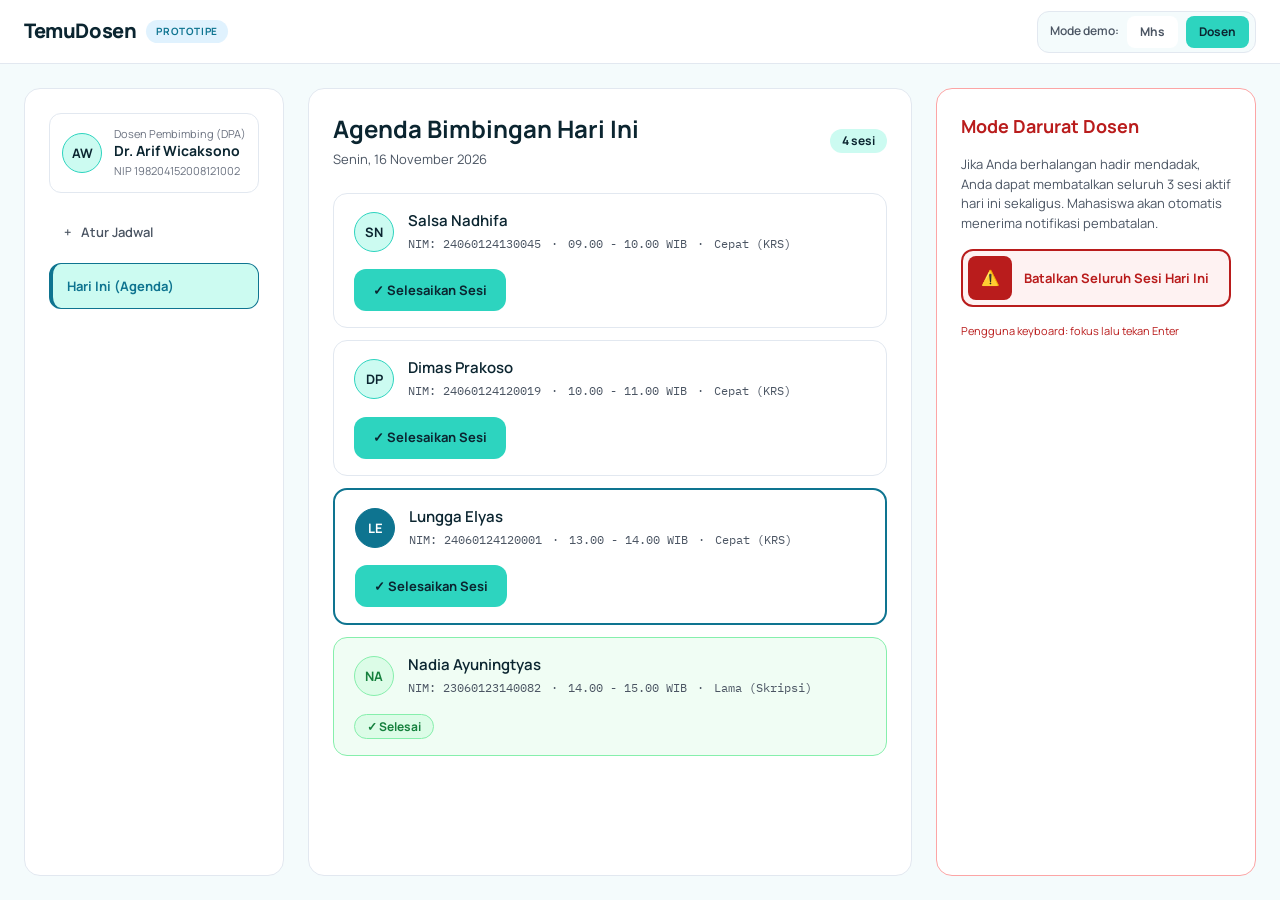
==== commit 7c77370b: "update fitur dan tampilan lungga" ====
--- a/agenda.html
+++ b/agenda.html
@@ -23,6 +23,7 @@
     <div class="topbar-inner">
       <a href="atur-jadwal.html" class="brand">
         <span class="brand-name">TemuDosen</span>
+        <span class="brand-badge">PROTOTIPE</span>
       </a>
 
       <!-- Pengalih Mode Demo antar Halaman Mahasiswa & Dosen -->
@@ -38,6 +39,16 @@
   <div class="app-layout">
     <!-- ZONA 1: SIDEBAR KIRI DOSEN -->
     <nav class="sidebar" aria-label="Menu Navigasi Dosen">
+      <!-- Kartu Profil Dosen -->
+      <div class="profile-card">
+        <div class="avatar" aria-hidden="true">AW</div>
+        <div>
+          <span class="caption d-block">Dosen Pembimbing (DPA)</span>
+          <div class="profile-name">Dr. Arif Wicaksono</div>
+          <span class="caption">NIP 198204152008121002</span>
+        </div>
+      </div>
+
       <ul class="nav-menu">
         <li>
           <a href="atur-jadwal.html" class="nav-item">
@@ -150,8 +161,8 @@
 
       <!-- Tombol Pemicu Mode Darurat -->
       <button type="button" id="btnOpenEmergencyModal" class="emergency-trigger">
-        <span class="emergency-knob" aria-hidden="true">&gt;&gt;</span>
-        <span class="emergency-trigger-text">Klik / Geser untuk Batalkan Sesi</span>
+        <span class="emergency-knob" aria-hidden="true">⚠️</span>
+        <span class="emergency-trigger-text">Batalkan Seluruh Sesi Hari Ini</span>
       </button>
 
       <p class="emergency-hint">Pengguna keyboard: fokus lalu tekan Enter</p>
--- a/css/style.css
+++ b/css/style.css
@@ -496,6 +496,24 @@
   box-shadow: 0 4px 12px rgba(185, 28, 28, 0.28);
 }
 
+.btn-outline-danger {
+  --bs-btn-color: var(--color-status-danger);
+  --bs-btn-border-color: var(--color-status-danger-border);
+  --bs-btn-hover-bg: var(--color-status-danger-bg);
+  --bs-btn-hover-border-color: var(--color-status-danger);
+  --bs-btn-hover-color: var(--color-status-danger);
+  color: var(--color-status-danger);
+  border-color: var(--color-status-danger-border);
+  background-color: transparent;
+  transition: all var(--transition-fast);
+}
+
+.btn-outline-danger:hover:not(:disabled) {
+  background-color: var(--color-status-danger-bg);
+  border-color: var(--color-status-danger);
+  color: var(--color-status-danger);
+}
+
 .btn-icon-back {
   width: 40px;
   height: 40px;
@@ -1274,6 +1292,34 @@
   font-size: 12px;
   font-weight: 700;
   color: var(--color-accent-selected);
+}
+
+.scheduled-card-right {
+  display: flex;
+  align-items: center;
+  gap: 10px;
+}
+
+.btn-delete-slot {
+  width: 28px;
+  height: 28px;
+  display: inline-flex;
+  align-items: center;
+  justify-content: center;
+  border-radius: var(--radius-sm);
+  border: 1px solid var(--color-border);
+  background-color: var(--color-bg-surface);
+  color: var(--color-text-muted);
+  font-size: 13px;
+  font-weight: 700;
+  cursor: pointer;
+  transition: all var(--transition-fast);
+}
+
+.btn-delete-slot:hover {
+  background-color: var(--color-status-danger-bg);
+  border-color: var(--color-status-danger-border);
+  color: var(--color-status-danger);
 }
 
 /* --- LAYAR 5: AGENDA & MODE DARURAT DOSEN --- */
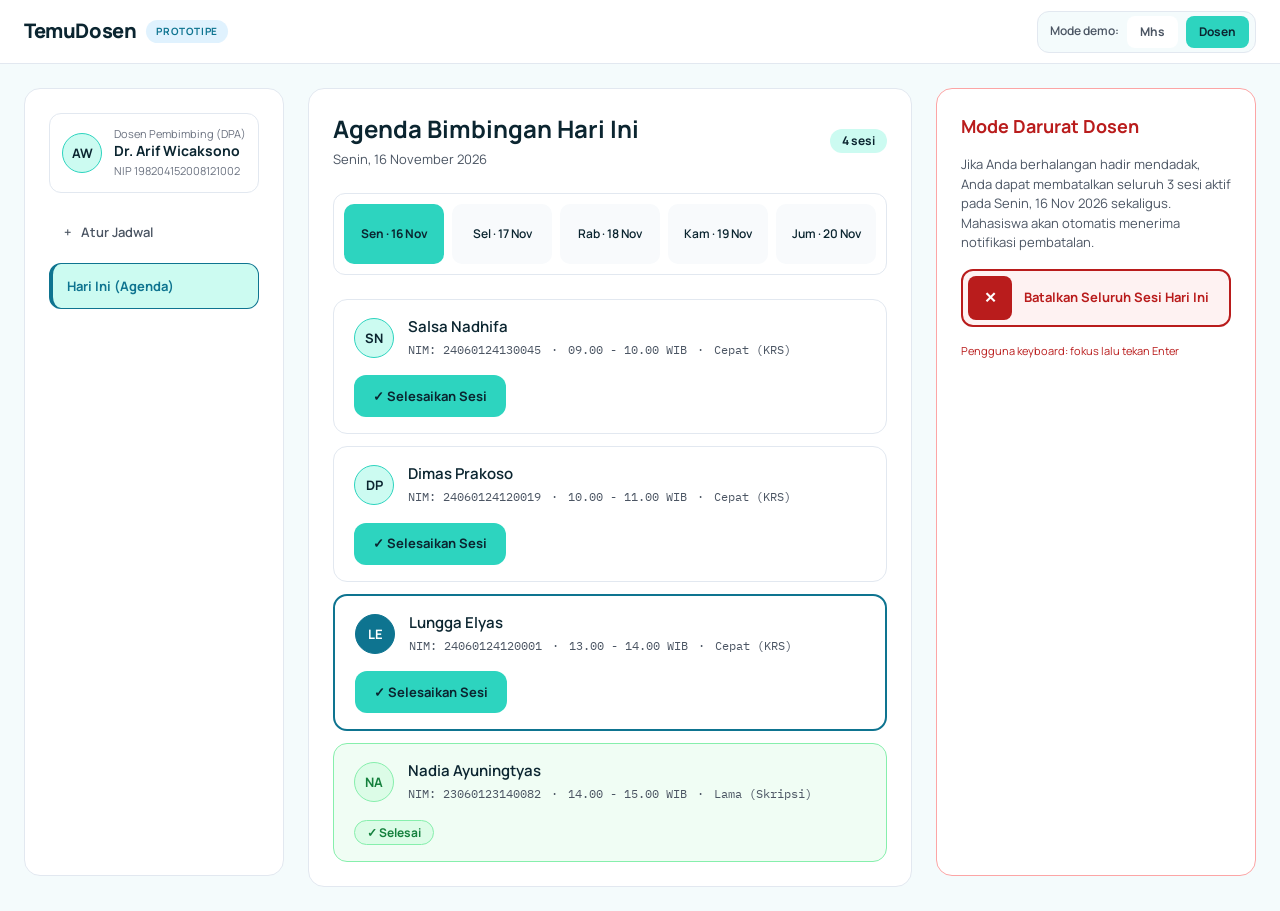
==== commit 4b9d7d48: "Tambah pilihan hari di agenda dosen dan sinkronkan jadwal per tanggal" ====
--- a/agenda.html
+++ b/agenda.html
@@ -68,10 +68,19 @@
     <main class="main-content">
       <div class="page-header-row">
         <div>
-          <h1 class="page-title">Agenda Bimbingan Hari Ini</h1>
-          <p class="page-subtitle">Senin, 16 November 2026</p>
+          <h1 id="agendaTitle" class="page-title">Agenda Bimbingan Hari Ini</h1>
+          <p id="agendaDateSubtitle" class="page-subtitle">Senin, 16 November 2026</p>
         </div>
         <span id="agendaCountBadge" class="badge badge-mint">4 sesi</span>
+      </div>
+
+      <!-- Pilihan Hari Agenda Bimbingan (Senin - Jumat) -->
+      <div id="agendaDaySelector" class="day-selector-wrap day-selector-5" role="tablist" aria-label="Pilih Hari Agenda Bimbingan">
+        <button type="button" class="day-chip is-active" data-day="2026-11-16">Sen · 16 Nov</button>
+        <button type="button" class="day-chip" data-day="2026-11-17">Sel · 17 Nov</button>
+        <button type="button" class="day-chip" data-day="2026-11-18">Rab · 18 Nov</button>
+        <button type="button" class="day-chip" data-day="2026-11-19">Kam · 19 Nov</button>
+        <button type="button" class="day-chip" data-day="2026-11-20">Jum · 20 Nov</button>
       </div>
 
       <!-- Daftar Kartu Antrean Mahasiswa -->
@@ -161,8 +170,8 @@
 
       <!-- Tombol Pemicu Mode Darurat -->
       <button type="button" id="btnOpenEmergencyModal" class="emergency-trigger">
-        <span class="emergency-knob" aria-hidden="true">⚠️</span>
-        <span class="emergency-trigger-text">Batalkan Seluruh Sesi Hari Ini</span>
+        <span class="emergency-knob" aria-hidden="true">✕</span>
+        <span id="emergencyTriggerText" class="emergency-trigger-text">Batalkan Seluruh Sesi Hari Ini</span>
       </button>
 
       <p class="emergency-hint">Pengguna keyboard: fokus lalu tekan Enter</p>
--- a/css/style.css
+++ b/css/style.css
@@ -1323,6 +1323,10 @@
 }
 
 /* --- LAYAR 5: AGENDA & MODE DARURAT DOSEN --- */
+.day-selector-wrap.day-selector-5 {
+  grid-template-columns: repeat(5, minmax(0, 1fr));
+}
+
 .agenda-list {
   display: flex;
   flex-direction: column;
@@ -1649,6 +1653,10 @@
     grid-template-columns: repeat(7, 84px);
   }
 
+  .day-selector-wrap.day-selector-5 {
+    grid-template-columns: repeat(5, 84px);
+  }
+
   .form-row-2col {
     grid-template-columns: 1fr;
   }
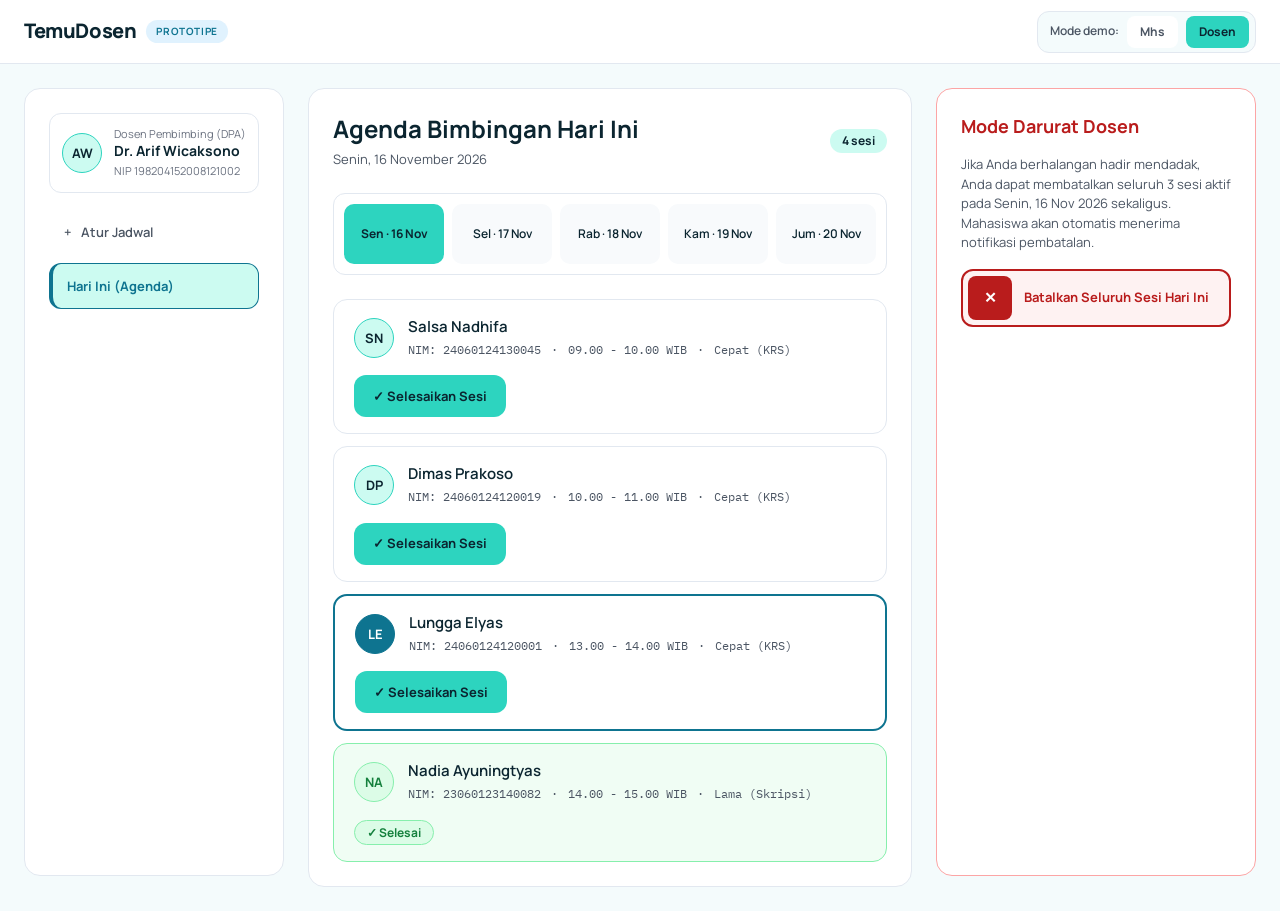
==== commit dfa2cf56: "merapikan kode final #2" ====
--- a/agenda.html
+++ b/agenda.html
@@ -5,20 +5,16 @@
   <meta charset="UTF-8">
   <meta name="viewport" content="width=device-width, initial-scale=1.0">
   <title>TemuDosen — Agenda &amp; Mode Darurat Dosen</title>
-  <!-- Google Fonts: Manrope & IBM Plex Mono -->
   <link rel="preconnect" href="https://fonts.googleapis.com">
   <link rel="preconnect" href="https://fonts.gstatic.com" crossorigin>
   <link
     href="https://fonts.googleapis.com/css2?family=IBM+Plex+Mono:wght@400;500;600;700&family=Manrope:wght@400;500;600;700;800&display=swap"
     rel="stylesheet">
-  <!-- Bootstrap 5 CSS untuk membantu styling tombol dan utilitas -->
   <link href="https://cdn.jsdelivr.net/npm/bootstrap@5.3.3/dist/css/bootstrap.min.css" rel="stylesheet">
-  <!-- Stylesheet Utama TemuDosen -->
   <link rel="stylesheet" href="css/style.css">
 </head>
 
 <body data-page="agenda">
-  <!-- ==================== TOP NAVBAR ==================== -->
   <header class="topbar">
     <div class="topbar-inner">
       <a href="atur-jadwal.html" class="brand">
@@ -26,7 +22,6 @@
         <span class="brand-badge">PROTOTIPE</span>
       </a>
 
-      <!-- Pengalih Mode Demo antar Halaman Mahasiswa & Dosen -->
       <div class="mode-switcher" aria-label="Pengalih Mode Demo">
         <span class="mode-switcher-label">Mode demo:</span>
         <a href="index.html" class="btn btn-sm mode-btn">Mhs</a>
@@ -35,11 +30,8 @@
     </div>
   </header>
 
-  <!-- ==================== LAYOUT 3 ZONA ==================== -->
   <div class="app-layout">
-    <!-- ZONA 1: SIDEBAR KIRI DOSEN -->
     <nav class="sidebar" aria-label="Menu Navigasi Dosen">
-      <!-- Kartu Profil Dosen -->
       <div class="profile-card">
         <div class="avatar" aria-hidden="true">AW</div>
         <div>
@@ -64,7 +56,6 @@
       </ul>
     </nav>
 
-    <!-- ZONA 2: KONTEN UTAMA (LAYAR 5 — AGENDA HARI INI) -->
     <main class="main-content">
       <div class="page-header-row">
         <div>
@@ -74,7 +65,6 @@
         <span id="agendaCountBadge" class="badge badge-mint">4 sesi</span>
       </div>
 
-      <!-- Pilihan Hari Agenda Bimbingan (Senin - Jumat) -->
       <div id="agendaDaySelector" class="day-selector-wrap day-selector-5" role="tablist" aria-label="Pilih Hari Agenda Bimbingan">
         <button type="button" class="day-chip is-active" data-day="2026-11-16">Sen · 16 Nov</button>
         <button type="button" class="day-chip" data-day="2026-11-17">Sel · 17 Nov</button>
@@ -83,9 +73,7 @@
         <button type="button" class="day-chip" data-day="2026-11-20">Jum · 20 Nov</button>
       </div>
 
-      <!-- Daftar Kartu Antrean Mahasiswa -->
       <section id="agendaList" class="agenda-list" aria-label="Antrean Bimbingan Hari Ini">
-        <!-- Mahasiswa 1 -->
         <article class="agenda-card">
           <div class="agenda-student">
             <div class="avatar" aria-hidden="true">SN</div>
@@ -103,7 +91,6 @@
           <button type="button" class="btn btn-primary">✓ Selesaikan Sesi</button>
         </article>
 
-        <!-- Mahasiswa 2 -->
         <article class="agenda-card">
           <div class="agenda-student">
             <div class="avatar" aria-hidden="true">DP</div>
@@ -121,7 +108,6 @@
           <button type="button" class="btn btn-primary">✓ Selesaikan Sesi</button>
         </article>
 
-        <!-- Mahasiswa 3 (Yahya Yasha — disorot cyan) -->
         <article class="agenda-card is-highlighted">
           <div class="agenda-student">
             <div class="avatar avatar-accent" aria-hidden="true">LE</div>
@@ -139,7 +125,6 @@
           <button type="button" class="btn btn-primary">✓ Selesaikan Sesi</button>
         </article>
 
-        <!-- Mahasiswa 4 (Sudah Selesai) -->
         <article class="agenda-card is-done">
           <div class="agenda-student">
             <div class="avatar avatar-success" aria-hidden="true">NA</div>
@@ -159,7 +144,6 @@
       </section>
     </main>
 
-    <!-- ZONA 3: PANEL KANAN (ISOLASI MODE DARURAT DOSEN) -->
     <aside class="aside-panel is-emergency-zone" aria-label="Mode Darurat Dosen">
       <h2 class="emergency-heading">Mode Darurat Dosen</h2>
 
@@ -168,22 +152,17 @@
         akan otomatis menerima notifikasi pembatalan.
       </p>
 
-      <!-- Tombol Pemicu Mode Darurat -->
       <button type="button" id="btnOpenEmergencyModal" class="emergency-trigger">
         <span class="emergency-knob" aria-hidden="true">✕</span>
         <span id="emergencyTriggerText" class="emergency-trigger-text">Batalkan Seluruh Sesi Hari Ini</span>
       </button>
 
-      <p class="emergency-hint">Pengguna keyboard: fokus lalu tekan Enter</p>
-
-      <!-- Tombol Pemulihan Demo (tampil otomatis jika semua sesi dibatalkan) -->
       <button type="button" id="btnRestoreDemo" class="btn btn-outline-secondary btn-sm w-100 d-none">
         Pulihkan Data Demo
       </button>
     </aside>
   </div>
 
-  <!-- ==================== MODAL KONFIRMASI DESTRUKTIF ==================== -->
   <div id="emergencyModal" class="modal-backdrop" role="dialog" aria-modal="true" aria-labelledby="emergencyModalTitle"
     aria-hidden="true">
     <div class="modal-dialog">
@@ -204,10 +183,9 @@
     </div>
   </div>
 
-  <!-- Toast Umpan Balik Ringan -->
   <div id="toast" class="toast" role="status" aria-live="polite"></div>
 
   <script src="js/app.js"></script>
 </body>
 
-</html>+</html>
--- a/css/style.css
+++ b/css/style.css
@@ -1,32 +1,22 @@
-/* ==========================================================================
-   TemuDosen — Stylesheet Utama (Hi-Fi Prototype)
-   Acuan: Laporan Tahap 2 Bab 2 (Design System), Bab 3 (Atomic & FSM), Bab 4 (Hi-Fi)
-   ========================================================================== */
-
-/* 1. DESIGN TOKENS (:root) — Proporsi Warna 60-30-10, Spasi 8-Titik, Tipografi */
 :root {
-  /* 60% Surface & Background */
   --color-bg-canvas: #F4FBFC;
   --color-bg-surface: #FFFFFF;
   --color-surface-subtle: #F8FAFC;
   --color-surface-muted: #F1F5F9;
 
-  /* 30% Structural, Border & Text (Lulus WCAG AAA di atas putih/panel) */
   --color-text-primary: #0B2530;
   --color-text-secondary: #4B5563;
   --color-text-muted: #6B7280;
   --color-border: #E2E8F0;
   --color-border-strong: #CBD5E1;
 
-  /* 10% Primary Accent & Highlight */
-  --color-action-primary: #2DD4BF;       /* Teks wajib #0B2530 (CR 8,54:1 AAA) */
+  --color-action-primary: #2DD4BF;
   --color-action-primary-hover: #22BFA9;
-  --color-accent-selected: #0E7490;      /* Teks wajib #FFFFFF (CR 5,36:1 AA) */
+  --color-accent-selected: #0E7490;
   --color-highlight-mint: #CCFBF1;
   --color-highlight-mint-soft: #E6FBF6;
   --color-highlight-cyan-soft: #E0F2FE;
 
-  /* Warna Semantik Status (Lulus WCAG AA + Wajib Dual-Signifier) */
   --color-status-success: #15803D;
   --color-status-success-bg: #DCFCE7;
   --color-status-success-soft: #F0FDF4;
@@ -43,41 +33,45 @@
   --color-category-skripsi-bg: #EDE9FE;
   --color-category-skripsi-text: #5B21B6;
 
-  /* Tipografi */
   --font-sans: 'Manrope', -apple-system, BlinkMacSystemFont, sans-serif;
   --font-mono: 'IBM Plex Mono', monospace;
 
-  /* Skala Spasi 8-Titik */
   --space-xs: 4px;
   --space-sm: 8px;
   --space-md: 16px;
   --space-lg: 24px;
   --space-xl: 32px;
 
-  /* Radius & Ukuran Kontrol */
   --radius-sm: 8px;
   --radius-md: 12px;
   --radius-lg: 16px;
   --radius-pill: 999px;
   --control-height: 48px;
 
-  /* Transisi Micro-interaction (Ambang Kognitif <= 100ms & 150-300ms) */
   --transition-fast: 100ms ease;
   --transition-base: 200ms ease;
 }
 
-/* 2. RESET & BASE TYPOGRAPHY (Kompatibel dengan Bootstrap 5 CSS) */
 *,
 *::before,
 *::after {
   box-sizing: border-box;
 }
 
-h1, h2, h3, h4, h5, h6, p, ul, ol {
+h1,
+h2,
+h3,
+h4,
+h5,
+h6,
+p,
+ul,
+ol {
   margin: 0;
 }
 
-ul, ol {
+ul,
+ol {
   padding: 0;
 }
 
@@ -113,22 +107,24 @@
   font-variant-numeric: tabular-nums;
 }
 
-/* Hierarki Tipografi Modular (Bab 2.1) */
-h1, .page-title {
+h1,
+.page-title {
   font-size: 24px;
   font-weight: 700;
   line-height: 32px;
   color: var(--color-text-primary);
 }
 
-h2, .section-title {
+h2,
+.section-title {
   font-size: 18px;
   font-weight: 600;
   line-height: 26px;
   color: var(--color-text-primary);
 }
 
-h3, .card-title {
+h3,
+.card-title {
   font-size: 15px;
   font-weight: 600;
   line-height: 22px;
@@ -157,7 +153,6 @@
   color: var(--color-text-muted);
 }
 
-/* 3. LAYOUT UTAMA (Top Navbar 64px + Grid 3 Zona Desktop 1440px) */
 .topbar {
   position: sticky;
   top: 0;
@@ -249,7 +244,6 @@
   color: var(--color-text-primary);
 }
 
-/* Grid 3 Zona: Sidebar Kiri (~260px) | Konten Utama (Fluid) | Panel Kanan (~320px) */
 .app-layout {
   max-width: 1440px;
   margin: 0 auto;
@@ -290,7 +284,6 @@
   min-height: calc(100vh - 112px);
 }
 
-/* Sidebar: Kartu Profil, Daftar Menu, & Boks Demo */
 .profile-card {
   display: flex;
   align-items: center;
@@ -394,9 +387,6 @@
   line-height: 1.45;
 }
 
-/* 4. KOMPONEN ATOMIC & MOLECULAR */
-
-/* Tombol Dasar — Override Bootstrap .btn agar sesuai warna Hi-Fi TemuDosen */
 .btn {
   display: inline-flex;
   align-items: center;
@@ -539,7 +529,6 @@
   color: var(--color-accent-selected);
 }
 
-/* Badge / Status Pills (Dual-Signifier: Warna + Ikon + Teks) */
 .badge {
   display: inline-flex;
   align-items: center;
@@ -589,7 +578,6 @@
   color: var(--color-category-skripsi-text);
 }
 
-/* Segmented Control 2-Opsi (Hukum Hick: Opsi <= 5) */
 .segmented-control {
   display: grid;
   grid-template-columns: 1fr 1fr;
@@ -622,7 +610,6 @@
   box-shadow: 0 2px 6px rgba(11, 37, 48, 0.08);
 }
 
-/* 5. 6 STATUS INTERAKSI FSM (Default, Hover, Focus, Active, Disabled, Loading) */
 button:focus-visible,
 a:focus-visible,
 input:focus-visible,
@@ -662,12 +649,11 @@
 }
 
 @keyframes spin {
-  to { transform: rotate(360deg); }
-}
-
-/* 6. STYLING KHUSUS PER LAYAR */
-
-/* Header Konten dengan Tombol Kembali (Layar 2 & 3) */
+  to {
+    transform: rotate(360deg);
+  }
+}
+
 .page-header-row {
   display: flex;
   align-items: center;
@@ -681,7 +667,6 @@
   gap: 14px;
 }
 
-/* --- LAYAR 1: DASBOR UTAMA MAHASISWA --- */
 .hero-box {
   background-color: var(--color-highlight-mint);
   border: 1px solid #99F6E4;
@@ -774,7 +759,6 @@
   margin-bottom: 2px;
 }
 
-/* Panel Kanan: Daftar Notifikasi & Petunjuk */
 .notif-list,
 .guide-list,
 .scheduled-list {
@@ -815,7 +799,6 @@
   line-height: 1.45;
 }
 
-/* --- LAYAR 2: EKSPLORASI JADWAL --- */
 .day-selector-wrap {
   border: 1px solid var(--color-border);
   border-radius: var(--radius-md);
@@ -898,7 +881,6 @@
   margin-bottom: 6px;
 }
 
-/* Progress Dots Indikator Kapasitas (Hukum Closure & Dual-Signifier) */
 .quota-dots {
   display: flex;
   align-items: center;
@@ -923,7 +905,6 @@
   border-color: #94A3B8;
 }
 
-/* Panel Kanan Ringkasan Pilihan */
 .summary-list {
   display: flex;
   flex-direction: column;
@@ -958,7 +939,6 @@
   line-height: 1.45;
 }
 
-/* --- LAYAR 3: RESI & STATUS AKSES (TICKET NOTCH & 3-STEP STEPPER) --- */
 .receipt-card {
   border: 2px solid var(--color-action-primary);
   border-radius: var(--radius-lg);
@@ -977,7 +957,6 @@
   flex-wrap: wrap;
 }
 
-/* Efek Ticket Notch (Lekukan setengah lingkaran kiri & kanan — Hukum Closure) */
 .receipt-header::before,
 .receipt-header::after {
   content: "";
@@ -1040,7 +1019,6 @@
   flex-wrap: wrap;
 }
 
-/* Horizontal 3-Step Stepper (Hukum Continuity) */
 .stepper-section {
   display: flex;
   flex-direction: column;
@@ -1136,7 +1114,6 @@
   flex-wrap: wrap;
 }
 
-/* --- LAYAR 4: MANAJEMEN JADWAL DOSEN --- */
 .form-card {
   border: 1.5px solid #99F6E4;
   border-radius: var(--radius-lg);
@@ -1153,7 +1130,6 @@
   gap: 6px;
 }
 
-/* Persistent Top-Aligned Label (Bab 3.2) */
 .form-label {
   font-size: 13px;
   font-weight: 700;
@@ -1218,7 +1194,6 @@
   flex-wrap: wrap;
 }
 
-/* Stepper Counter Kuota (1-10) */
 .stepper-counter {
   display: inline-flex;
   align-items: center;
@@ -1264,7 +1239,6 @@
   font-weight: 700;
 }
 
-/* Panel Kanan Layar 4: Slot Terjadwal Hari Ini */
 .scheduled-card {
   background-color: var(--color-surface-subtle);
   border: 1px solid var(--color-border);
@@ -1278,8 +1252,15 @@
 }
 
 @keyframes fadeSlideIn {
-  from { opacity: 0; transform: translateY(-6px); }
-  to { opacity: 1; transform: translateY(0); }
+  from {
+    opacity: 0;
+    transform: translateY(-6px);
+  }
+
+  to {
+    opacity: 1;
+    transform: translateY(0);
+  }
 }
 
 .scheduled-time {
@@ -1322,7 +1303,6 @@
   color: var(--color-status-danger);
 }
 
-/* --- LAYAR 5: AGENDA & MODE DARURAT DOSEN --- */
 .day-selector-wrap.day-selector-5 {
   grid-template-columns: repeat(5, minmax(0, 1fr));
 }
@@ -1377,7 +1357,6 @@
   margin-top: 3px;
 }
 
-/* Panel Kanan Layar 5: Isolasi Mode Darurat Dosen */
 .aside-panel.is-emergency-zone {
   border: 1.5px solid var(--color-status-danger-border);
 }
@@ -1436,12 +1415,6 @@
   color: var(--color-status-danger);
 }
 
-.emergency-hint {
-  font-size: 11px;
-  color: var(--color-status-danger);
-}
-
-/* 7. MODAL DIALOG KONFIRMASI DESTRUKTIF (Figure-Ground & 4 Elemen Wajib) */
 .modal-backdrop {
   position: fixed;
   inset: 0;
@@ -1539,7 +1512,6 @@
   padding-top: var(--space-xs);
 }
 
-/* Toast Umpan Balik Ringan (Visibility of System Status) */
 .toast,
 .toast:not(.show) {
   display: block;
@@ -1575,11 +1547,11 @@
   font-size: 11px;
 }
 
-/* 8. RESPONSIVE TABLET & MOBILE (< 576px: 4-Column Stack & Bottom Navigation) */
 @media (max-width: 1080px) {
   .app-layout {
     grid-template-columns: 220px minmax(0, 1fr);
   }
+
   .aside-panel {
     grid-column: 1 / -1;
     min-height: auto;
@@ -1612,7 +1584,6 @@
     padding: var(--space-md);
   }
 
-  /* Sidebar bertransformasi menjadi Bottom Navigation Bar 64px (Bab 2.1) */
   .sidebar {
     position: fixed;
     left: 0;
@@ -1660,4 +1631,4 @@
   .form-row-2col {
     grid-template-columns: 1fr;
   }
-}+}
